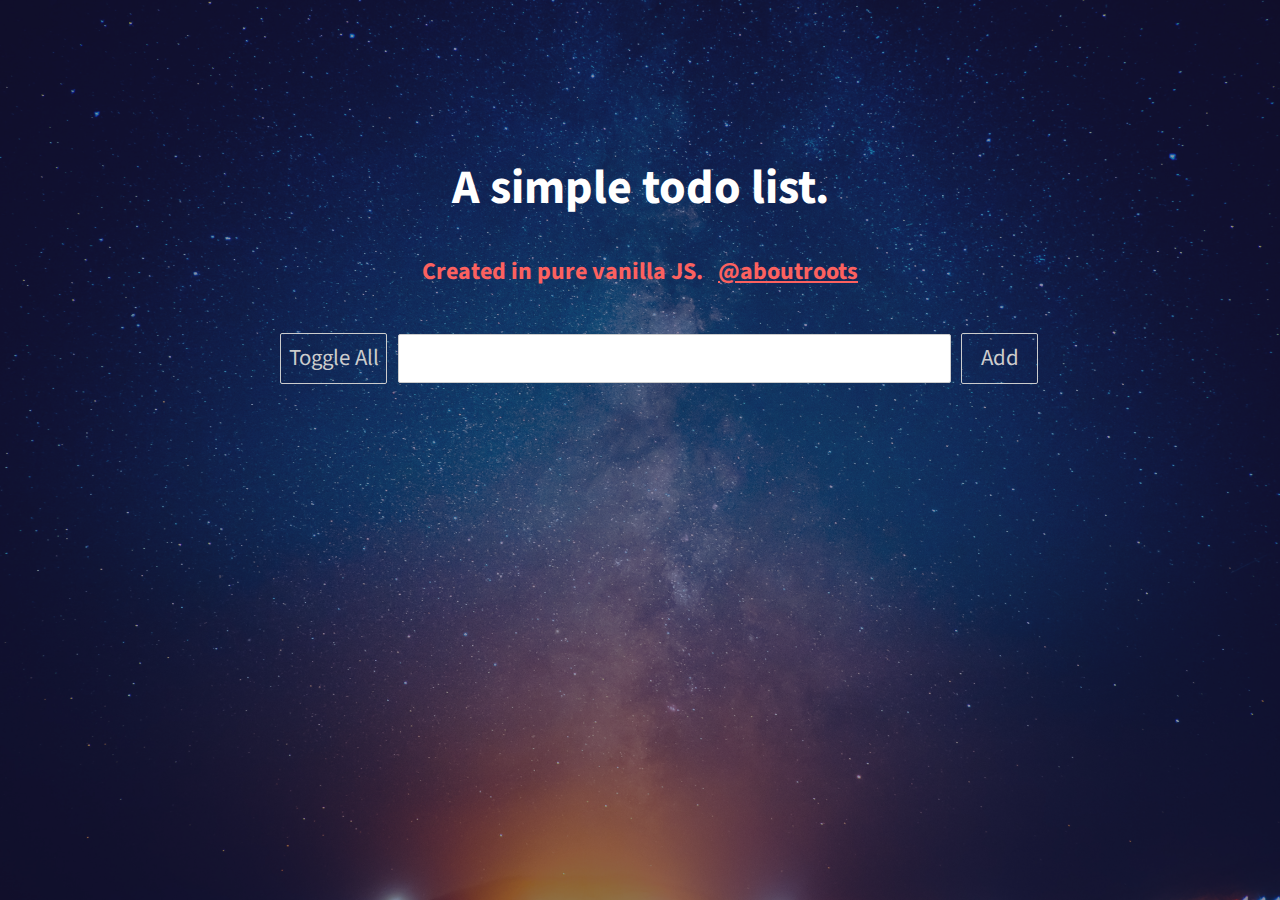
==== index.html @ dadaee74 "Add CSS" ====
<!DOCTYPE html>
<html>
    <head>
        <title>Javascript learning</title>
<link rel="stylesheet" href="https://use.fontawesome.com/releases/v5.2.0/css/all.css" integrity="sha384-hWVjflwFxL6sNzntih27bfxkr27PmbbK/iSvJ+a4+0owXq79v+lsFkW54bOGbiDQ" crossorigin="anonymous">
        <link href='https://fonts.googleapis.com/css?family=Source+Sans+Pro' rel='stylesheet' type='text/css'>
        <link rel='stylesheet' href='style.css'>
    </head>
    <body>
        <div id='content'>
            <h1>A simple todo list.</h1>
            <h2>Created in pure vanilla JS.  
                <a href='https://github.com/aboutroots/'>@aboutroots</a>
            </h2>
            <span id='mainPanel'>
                <button onclick="handlers.toggleAll()">Toggle All <i class="fas fa-check-double"></i></button>
                <input id="addTodoTextInput" type="text"></input>
                <button onclick="handlers.addTodo()">Add</button>
            </span>
            <ul id='todoList'>
            <ul>
        </div>


    <script src='practical_js.js'></script>
    </body>
</html>
---- style.css ----
:root {
    --main-bg: #201C51;
    --main-fg: #C9C7E0;
    --whitest: #ccc;
    --accent: #00B9FF;
    --accent2: #FC615F;
    --opposite: #BC2849;
}
body {
    color: var(--main-fg);
    background-color: var(--main-bg);
    font-family: 'Source Sans Pro', Helvetica, sans-serif;
    font: normal 1.5em 'Source Sans Pro';
    margin: auto;
}
body::after {
background-image: url("img/bg.jpg");
background-repeat: no-repeat;
background-attachment: fixed;
background-position: center top;
background-size: cover;
  content: "";
  opacity: 0.5;
  top: 0;
  left: 0;
  bottom: 0;
  right: 0;
  position: absolute;
  z-index: -1;
}

a, a:visited{
    color: var(--accent2);
}
a:hover, a:active {
    color: #fff; 
}

button {
    outline: none;
    border-radius: 2px;
    box-sizing: border-box;
    -webkit-box-sizing: border-box;
    -moz-box-sizing: border-box;
    background: none;
    border: 1px solid var(--whitest);
    padding: 1%;
    margin-right: 10px;
    color: var(--whitest);
    font: 95% 'Source Sans Pro', Helvetica, sans-serif;
}

button:hover {
    background: var(--accent2);
    color: white;
    border-color: var(--accent2);
    cursor: pointer;
}

#content {
    margin: auto;
    max-width: 60%;
}

h1 {
    margin-top: 20%;
    color: #fff;
    font: bold;
    text-align: center;
}

h2 {
    color: var(--accent2);
    text-align: center;
    font-size: 1em;
}
h2 a{
    padding-left: 10px;
}

#mainPanel {
    display: flex;
    padding: 1em;
    text-align: center;
    margin: auto;
    width: 100%;
}

#mainPanel input {
    display: inline-block;
    flex: 2;
    outline: none;
    border-radius: 2px;
    box-sizing: border-box;
    -webkit-box-sizing: border-box;
    -moz-box-sizing: border-box;
    background: #fff;
    border: 1px solid #ccc;
    padding: 1%;
    margin: 1px;
    margin-right: 10px;
    color: #555;
    font: 95% 'Source Sans Pro', Helvetica, sans-serif;
}
#mainPanel input:focus
{
    box-shadow: 0 0 7px var(--accent);
}
#mainPanel button {
    min-width: 10%;
    display: inline;
}

ul {
    padding: 0;
    list-style-type: none;
    width: 100%;
}

li {
    margin: 1em;
    padding-bottom: 0;
    display: flex;
    padding-top: 10px;
    border-top: 1px dashed #54517f;
}

li p {
    display: inline;
    flex: 2;
    padding: 2%;
    padding-left: 9%;
    margin: 0;
    vertical-align: middle;
}
li i {
    font-size: 1.5em;
    padding: 1%;
    display: inline;
    vertical-align: middle;
    padding-right: 5px;
    cursor: pointer;
}
 li i:hover {
    opacity: 1;
 }

.deleteButton {
    color: var(--opposite);
    opacity: 0.7;
}
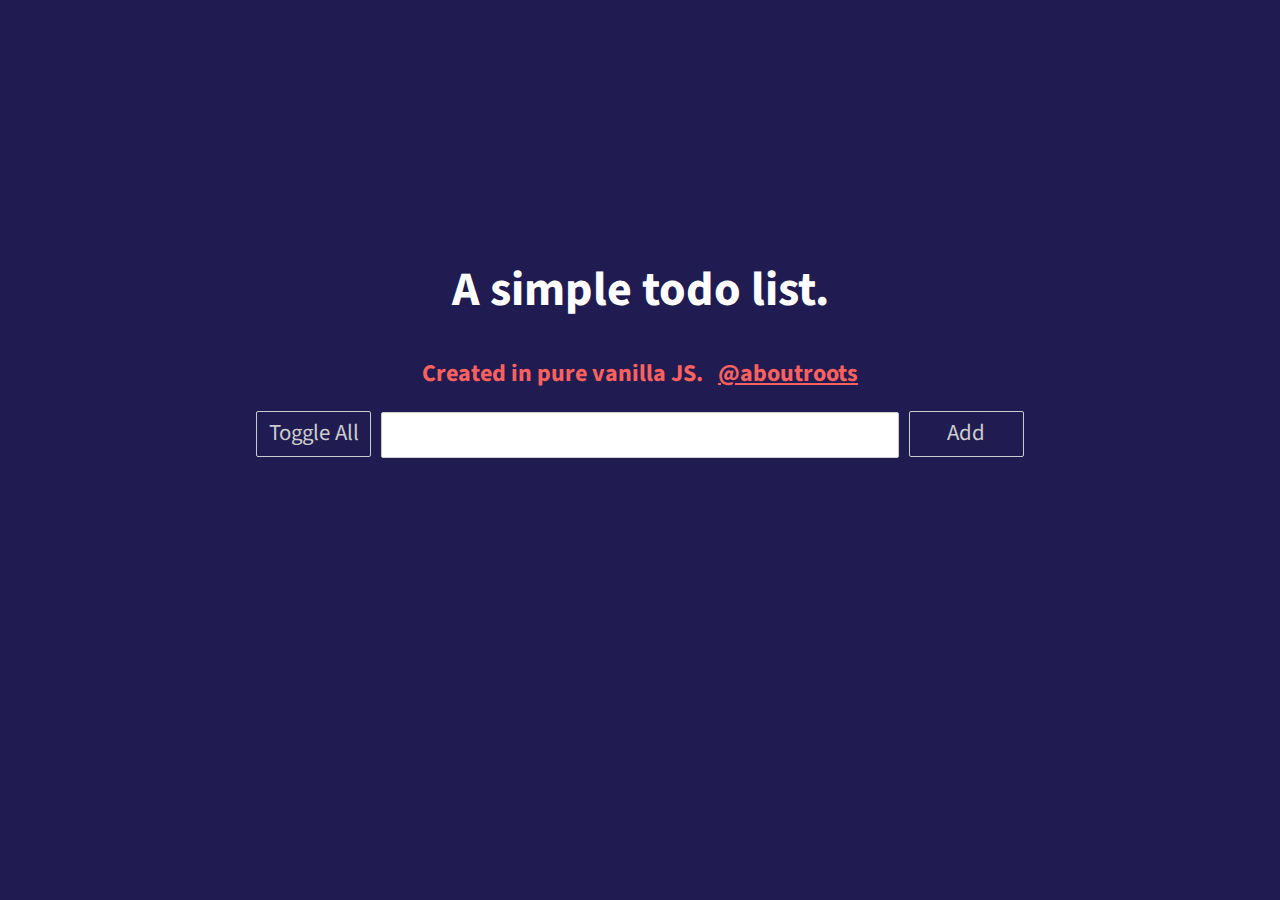
==== commit e5f86293: "responsive CSS" ====
--- a/index.html
+++ b/index.html
@@ -8,15 +8,23 @@
     </head>
     <body>
         <div id='content'>
-            <h1>A simple todo list.</h1>
-            <h2>Created in pure vanilla JS.  
-                <a href='https://github.com/aboutroots/'>@aboutroots</a>
-            </h2>
-            <span id='mainPanel'>
-                <button onclick="handlers.toggleAll()">Toggle All <i class="fas fa-check-double"></i></button>
-                <input id="addTodoTextInput" type="text"></input>
-                <button onclick="handlers.addTodo()">Add</button>
-            </span>
+            <div id="navigation">
+                <h1>A simple todo list.</h1>
+                <h2>Created in pure vanilla JS.  
+                    <a href='https://github.com/aboutroots/'>@aboutroots</a>
+                </h2>
+                <span id='mainPanel'>
+                    <div class='bigButton' onclick="handlers.toggleAll()">
+                        <span class="buttonText">Toggle All</span>
+                        <span class="fas fa-check-double"></span>
+                    </div>
+                    <input id="addTodoTextInput" type="text" class='bouncy'></input>
+                    <div class='bigButton' onclick="handlers.addTodo()">
+                        <span class="buttonText">Add</span>
+                        <span class="fas fa-plus"></span>
+                    </div>
+                </span>
+            </div>
             <ul id='todoList'>
             <ul>
         </div>
--- a/style.css
+++ b/style.css
@@ -1,71 +1,63 @@
 :root {
     --main-bg: #201C51;
+    --lighter-bg: #54517f;
     --main-fg: #C9C7E0;
-    --whitest: #ccc;
+    --lightgray: #ccc;
+    --darkgray: #555;
+    --whitest: #fff;
     --accent: #00B9FF;
     --accent2: #FC615F;
     --opposite: #BC2849;
 }
 body {
     color: var(--main-fg);
-    background-color: var(--main-bg);
     font-family: 'Source Sans Pro', Helvetica, sans-serif;
     font: normal 1.5em 'Source Sans Pro';
     margin: auto;
+    background: var(--main-bg) url("img/bg-fade.png") no-repeat center top;
+    background-attachment: fixed;
+    background-size: cover;
 }
-body::after {
-background-image: url("img/bg.jpg");
-background-repeat: no-repeat;
-background-attachment: fixed;
-background-position: center top;
-background-size: cover;
-  content: "";
-  opacity: 0.5;
-  top: 0;
-  left: 0;
-  bottom: 0;
-  right: 0;
-  position: absolute;
-  z-index: -1;
+
+#content {
+    margin: auto;
+    max-width: 60%;
+    margin-top: 20%;
 }
 
 a, a:visited{
     color: var(--accent2);
 }
 a:hover, a:active {
-    color: #fff; 
+    color: var(--whitest);
 }
 
-button {
+
+button, .bigButton {
     outline: none;
     border-radius: 2px;
     box-sizing: border-box;
     -webkit-box-sizing: border-box;
     -moz-box-sizing: border-box;
     background: none;
-    border: 1px solid var(--whitest);
-    padding: 1%;
-    margin-right: 10px;
-    color: var(--whitest);
+    border: 1px solid var(--lightgray);
+    padding: 0.25em;
+    color: var(--lightgray);
     font: 95% 'Source Sans Pro', Helvetica, sans-serif;
+    min-width: 5%;
+    transition: all 0.15s;
 }
 
-button:hover {
+button:hover, .bigButton:hover {
     background: var(--accent2);
-    color: white;
+    color: var(--whitest);
     border-color: var(--accent2);
     cursor: pointer;
 }
 
-#content {
-    margin: auto;
-    max-width: 60%;
-}
 
 h1 {
-    margin-top: 20%;
-    color: #fff;
-    font: bold;
+    color: var(--whitest);
     text-align: center;
 }
 
@@ -74,41 +66,49 @@
     text-align: center;
     font-size: 1em;
 }
+
 h2 a{
     padding-left: 10px;
 }
 
 #mainPanel {
     display: flex;
-    padding: 1em;
+    margin: 1.5em, 0, 1em, 0;
     text-align: center;
-    margin: auto;
-    width: 100%;
 }
 
 #mainPanel input {
-    display: inline-block;
     flex: 2;
     outline: none;
     border-radius: 2px;
     box-sizing: border-box;
     -webkit-box-sizing: border-box;
     -moz-box-sizing: border-box;
-    background: #fff;
-    border: 1px solid #ccc;
-    padding: 1%;
-    margin: 1px;
-    margin-right: 10px;
-    color: #555;
+    background: var(--whitest);
+    border: 1px solid var(--lightgray);
+    padding: 0.5em;
+    margin: 1px 10px 1px 10px;
+    color: var(--darkgray);
     font: 95% 'Source Sans Pro', Helvetica, sans-serif;
+    height: 2em;
+    max-width: 70%;
+    animation-delay:0.07s;
 }
+
 #mainPanel input:focus
 {
     box-shadow: 0 0 7px var(--accent);
 }
-#mainPanel button {
-    min-width: 10%;
+
+.bigButton {
+    min-width: 15%;
+    height: 2em;
     display: inline;
+    vertical-align: middle;
+    padding-top: 0.2em;
+}
+.bigButton .fas {
+    padding-top: 0.25em;
 }
 
 ul {
@@ -118,21 +118,26 @@
 }
 
 li {
-    margin: 1em;
+    margin: 1em, 0, 1em, 0;
     padding-bottom: 0;
     display: flex;
     padding-top: 10px;
-    border-top: 1px dashed #54517f;
+    border-top: 1px dashed var(--lighter-bg);
+    cursor: default;
+}
+
+li p:hover {
+    color: var(--whitest);
 }
 
 li p {
     display: inline;
     flex: 2;
-    padding: 2%;
-    padding-left: 9%;
+    padding: 2% 2% 2% 9%;
     margin: 0;
     vertical-align: middle;
 }
+
 li i {
     font-size: 1.5em;
     padding: 1%;
@@ -140,6 +145,7 @@
     vertical-align: middle;
     padding-right: 5px;
     cursor: pointer;
+    transition: all 0.15s;
 }
  li i:hover {
     opacity: 1;
@@ -150,4 +156,25 @@
     opacity: 0.7;
 }
 
+.bouncy:hover, .bouncy:focus{
+    animation:bouncy 5s infinite linear;
+    position:relative;
+}
+@keyframes bouncy {
+    0%{top:0em}
+    40%{top:0em}
+    43%{top:-0.3em}
+    46%{top:0em}
+    48%{top:-0.1em}
+    50%{top:0em}
+    100%{top:0em;}
+}
 
+@media (max-width: 960px) {
+    .content {
+        max-width: 80%;
+    }
+    .bigButton .buttonText {
+        display: none;
+    }
+}
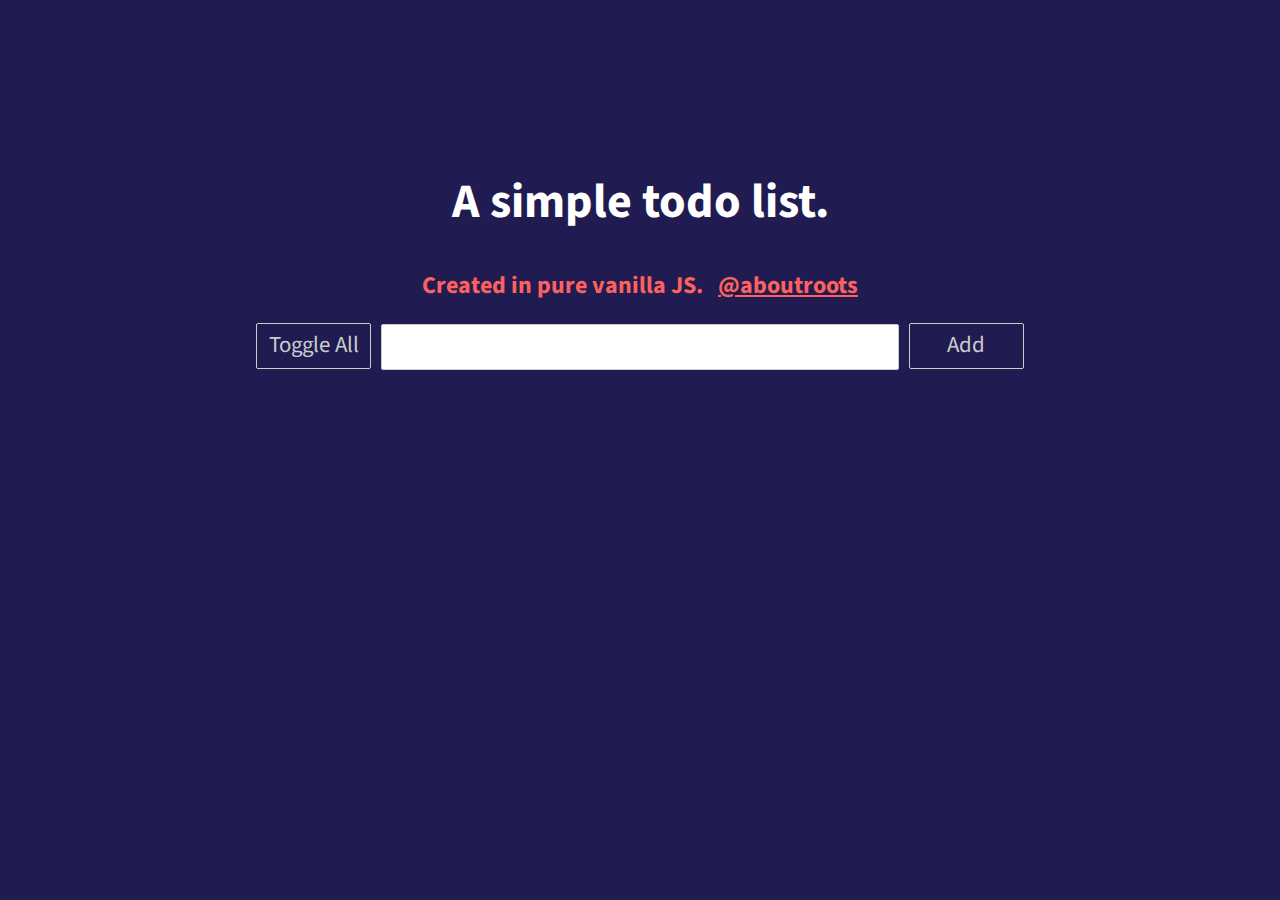
==== commit dc51bb38: "Add animations" ====
--- a/index.html
+++ b/index.html
@@ -1,35 +1,39 @@
 <!DOCTYPE html>
 <html>
-    <head>
-        <title>Javascript learning</title>
-<link rel="stylesheet" href="https://use.fontawesome.com/releases/v5.2.0/css/all.css" integrity="sha384-hWVjflwFxL6sNzntih27bfxkr27PmbbK/iSvJ+a4+0owXq79v+lsFkW54bOGbiDQ" crossorigin="anonymous">
-        <link href='https://fonts.googleapis.com/css?family=Source+Sans+Pro' rel='stylesheet' type='text/css'>
-        <link rel='stylesheet' href='style.css'>
-    </head>
-    <body>
-        <div id='content'>
-            <div id="navigation">
-                <h1>A simple todo list.</h1>
-                <h2>Created in pure vanilla JS.  
-                    <a href='https://github.com/aboutroots/'>@aboutroots</a>
-                </h2>
-                <span id='mainPanel'>
-                    <div class='bigButton' onclick="handlers.toggleAll()">
-                        <span class="buttonText">Toggle All</span>
-                        <span class="fas fa-check-double"></span>
-                    </div>
-                    <input id="addTodoTextInput" type="text" class='bouncy'></input>
-                    <div class='bigButton' onclick="handlers.addTodo()">
-                        <span class="buttonText">Add</span>
-                        <span class="fas fa-plus"></span>
-                    </div>
-                </span>
-            </div>
-            <ul id='todoList'>
+
+<head>
+    <title>Javascript learning</title>
+    <link rel="stylesheet" href="https://use.fontawesome.com/releases/v5.2.0/css/all.css" integrity="sha384-hWVjflwFxL6sNzntih27bfxkr27PmbbK/iSvJ+a4+0owXq79v+lsFkW54bOGbiDQ"
+        crossorigin="anonymous">
+    <link href='https://fonts.googleapis.com/css?family=Source+Sans+Pro' rel='stylesheet' type='text/css'>
+    <link rel='stylesheet' href='style.css'>
+</head>
+
+<body>
+    <div id='content'>
+        <div id="navigation">
+            <h1>A simple todo list.</h1>
+            <h2>Created in pure vanilla JS.
+                <a href='https://github.com/aboutroots/'>@aboutroots</a>
+            </h2>
+            <span id='mainPanel'>
+                <div class='bigButton' onclick="handlers.toggleAll()">
+                    <span class="buttonText">Toggle All</span>
+                    <span class="fas fa-check-double"></span>
+                </div>
+                <input id="addTodoTextInput" type="text"></input>
+                <div class='bigButton' onclick="handlers.addTodo()">
+                    <span class="buttonText">Add</span>
+                    <span class="fas fa-plus"></span>
+                </div>
+            </span>
+        </div>
+        <ul id='todoList'>
             <ul>
-        </div>
+    </div>
 
 
     <script src='practical_js.js'></script>
-    </body>
-</html>
+</body>
+
+</html>--- a/style.css
+++ b/style.css
@@ -9,6 +9,7 @@
     --accent2: #FC615F;
     --opposite: #BC2849;
 }
+
 body {
     color: var(--main-fg);
     font-family: 'Source Sans Pro', Helvetica, sans-serif;
@@ -22,18 +23,21 @@
 #content {
     margin: auto;
     max-width: 60%;
-    margin-top: 20%;
-}
-
-a, a:visited{
+    margin-top: 7em;
+}
+
+a,
+a:visited {
     color: var(--accent2);
 }
-a:hover, a:active {
-    color: var(--whitest);
-}
-
-
-button, .bigButton {
+
+a:hover,
+a:active {
+    color: var(--whitest);
+}
+
+button,
+.bigButton {
     outline: none;
     border-radius: 2px;
     box-sizing: border-box;
@@ -48,17 +52,20 @@
     transition: all 0.15s;
 }
 
-button:hover, .bigButton:hover {
+button:hover,
+.bigButton:hover {
     background: var(--accent2);
     color: var(--whitest);
     border-color: var(--accent2);
     cursor: pointer;
 }
 
-
 h1 {
     color: var(--whitest);
     text-align: center;
+    transition: transform .2s;
+    animation: bouncy 5s linear;
+    position: relative;
 }
 
 h2 {
@@ -67,7 +74,7 @@
     font-size: 1em;
 }
 
-h2 a{
+h2 a {
     padding-left: 10px;
 }
 
@@ -83,7 +90,7 @@
     border-radius: 2px;
     box-sizing: border-box;
     -webkit-box-sizing: border-box;
-    -moz-box-sizing: border-box;
+    moz-box-sizing: border-box;
     background: var(--whitest);
     border: 1px solid var(--lightgray);
     padding: 0.5em;
@@ -92,11 +99,9 @@
     font: 95% 'Source Sans Pro', Helvetica, sans-serif;
     height: 2em;
     max-width: 70%;
-    animation-delay:0.07s;
-}
-
-#mainPanel input:focus
-{
+}
+
+#mainPanel input:focus {
     box-shadow: 0 0 7px var(--accent);
 }
 
@@ -107,6 +112,7 @@
     vertical-align: middle;
     padding-top: 0.2em;
 }
+
 .bigButton .fas {
     padding-top: 0.25em;
 }
@@ -124,6 +130,12 @@
     padding-top: 10px;
     border-top: 1px dashed var(--lighter-bg);
     cursor: default;
+    transition: all 0.15s;
+}
+
+li:hover {
+    transform: scale(1.01);
+    background: rgba(255, 255, 255, 0.021);
 }
 
 li p:hover {
@@ -145,36 +157,54 @@
     vertical-align: middle;
     padding-right: 5px;
     cursor: pointer;
-    transition: all 0.15s;
-}
- li i:hover {
+}
+
+li i:hover {
     opacity: 1;
- }
+}
 
 .deleteButton {
     color: var(--opposite);
     opacity: 0.7;
 }
 
-.bouncy:hover, .bouncy:focus{
-    animation:bouncy 5s infinite linear;
-    position:relative;
-}
 @keyframes bouncy {
-    0%{top:0em}
-    40%{top:0em}
-    43%{top:-0.3em}
-    46%{top:0em}
-    48%{top:-0.1em}
-    50%{top:0em}
-    100%{top:0em;}
-}
+    0% {
+        top: 0em
+    }
+
+    40% {
+        top: 0em
+    }
+
+    43% {
+        top: -0.3em
+    }
+
+    46% {
+        top: 0em
+    }
+
+    48% {
+        top: -0.1em
+    }
+
+    50% {
+        top: 0em
+    }
+
+    100% {
+        top: 0em;
+    }
+}
+
 
 @media (max-width: 960px) {
     .content {
         max-width: 80%;
     }
+
     .bigButton .buttonText {
         display: none;
     }
-}
+}